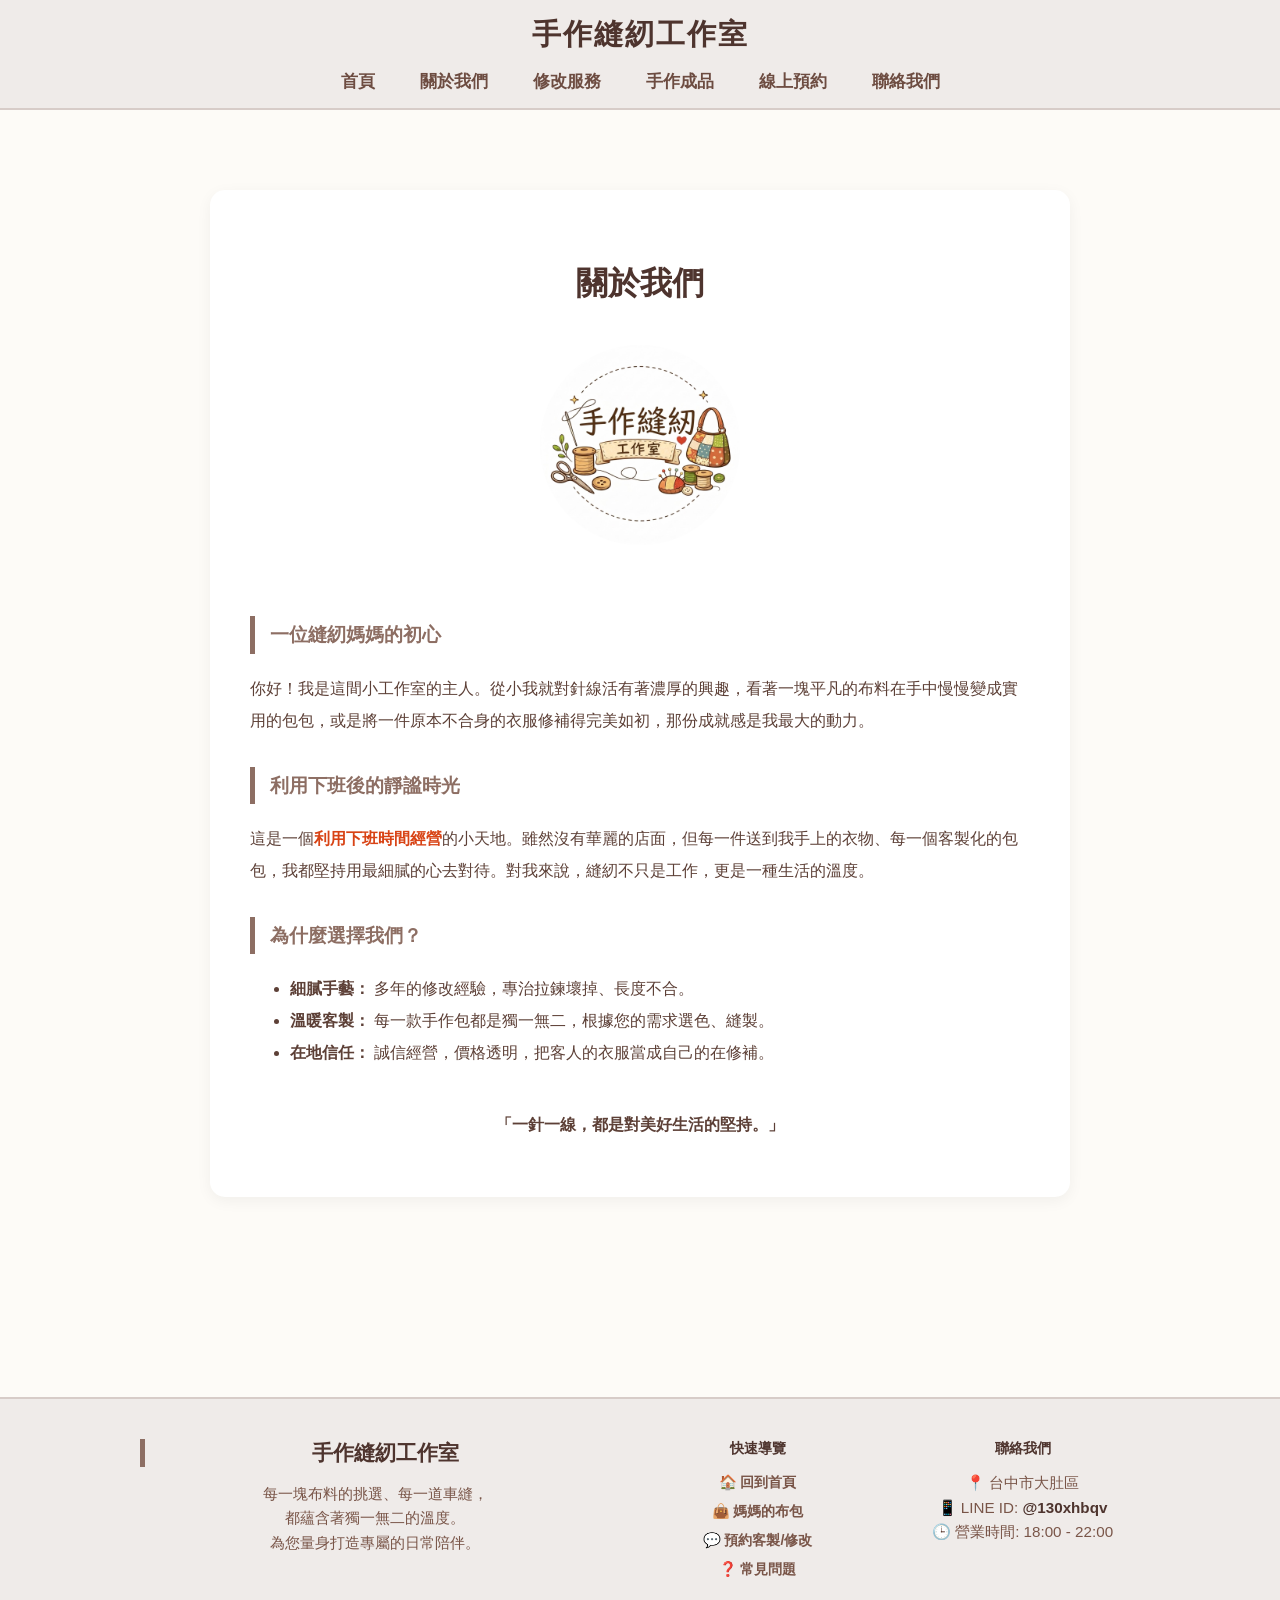
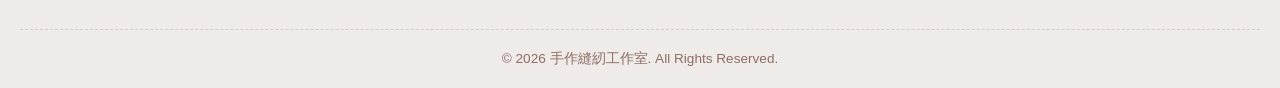
==== about.html @ 52d9d6b7 "Add files via upload" ====
<!DOCTYPE html>
<html lang="zh-Hant">
<head>
<meta charset="UTF-8" />
<meta name="viewport" content="width=device-width, initial-scale=1.0"/>
<title>關於我們 | 手作縫紉工作室</title>

<link rel="stylesheet" href="style.css">

<style>
  /* 針對關於頁面的特別樣式 */
  .about-container {
    max-width: 800px;
    margin: 40px auto;
    background: #fff;
    padding: 40px;
    border-radius: 15px;
    box-shadow: 0 4px 15px rgba(0,0,0,0.05);
    line-height: 2;
    text-align: left; /* 故事文字建議靠左，比較好閱讀 */
  }

  .about-image {
    width: 100%;
    height: 300px;
    object-fit: cover;
    border-radius: 10px;
    margin-bottom: 30px;
    background-color: #EFEBE9;
  }

  h1 {
    color: #4E342E;
    text-align: center;
    margin-bottom: 30px;
  }

  h3 {
    color: #8D6E63;
    border-left: 5px solid #8D6E63;
    padding-left: 15px;
    margin-top: 30px;
  }

  .highlight {
    color: #D84315;
    font-weight: bold;
  }
</style>
</head>
<body>

<div id="navbar-placeholder"></div>

<main>
  <div class="about-container">
    <h1>關於我們</h1>
    
    <div style="text-align:center;">
        <img src="baghead.jpg" alt="工作室故事" class="about-image" style="width:200px; height:200px; border-radius:50%;">
    </div>

    <h3>一位縫紉媽媽的初心</h3>
    <p>
      你好！我是這間小工作室的主人。從小我就對針線活有著濃厚的興趣，看著一塊平凡的布料在手中慢慢變成實用的包包，或是將一件原本不合身的衣服修補得完美如初，那份成就感是我最大的動力。
    </p>

    <h3>利用下班後的靜謐時光</h3>
    <p>
      這是一個<span class="highlight">利用下班時間經營</span>的小天地。雖然沒有華麗的店面，但每一件送到我手上的衣物、每一個客製化的包包，我都堅持用最細膩的心去對待。對我來說，縫紉不只是工作，更是一種生活的溫度。
    </p>

    <h3>為什麼選擇我們？</h3>
    <ul>
      <li><strong>細膩手藝：</strong> 多年的修改經驗，專治拉鍊壞掉、長度不合。</li>
      <li><strong>溫暖客製：</strong> 每一款手作包都是獨一無二，根據您的需求選色、縫製。</li>
      <li><strong>在地信任：</strong> 誠信經營，價格透明，把客人的衣服當成自己的在修補。</li>
    </ul>

    <p style="text-align:center; margin-top:40px;">
      <strong>「一針一線，都是對美好生活的堅持。」</strong>
    </p>
  </div>
</main>

<div id="footer-placeholder"></div>

<script src="navbar.js"></script>
<script src="footer.js"></script>

</body>
</html>
---- style.css ----
/* style.css - 修正頁尾切除問題 */

html, body {
    height: 100%; /* 重要：讓網頁高度滿版 */
    margin: 0;
    padding: 0;
  }
  
  body { 
    font-family: "微軟正黑體", sans-serif; 
    background: #FDFBF7; 
    color: #5D4037; 
    display: flex;
    flex-direction: column; /* 讓內容由上而下排列 */
    min-height: 100vh;
  }
  
  /* 核心修正：讓 main 自動撐開剩餘空間 */
  main {
    flex: 1 0 auto; /* 👈 這行會把頁尾推到最下面 */
    max-width: 900px;
    margin: 0 auto;
    padding: 40px 20px 100px 20px; /* 底部留 100px 給 LINE 懸浮按鈕 */
    text-align: center;
    width: 100%;
    box-sizing: border-box;
  }
  
  /* 導航列樣式 */
  header { 
    background: #EFEBE9; 
    padding: 20px; 
    text-align: center;
    box-shadow: 0 2px 5px rgba(0,0,0,0.05);
    flex-shrink: 0; /* 防止導覽列被擠壓 */
  }
  
  header h2 { margin: 0; color: #4E342E; font-size: 1.5rem; }
  
  nav ul { 
    list-style: none; display: flex; gap: 15px; 
    padding: 15px 0 0; margin: 0; justify-content: center;
  }
  
  nav a { 
    text-decoration: none; color: #795548; font-weight: bold; 
    padding: 8px 15px; border-radius: 20px; transition: 0.3s;
  }
  
  nav a:hover, nav a.active { background: #8D6E63; color: #fff !important; }
  
  /* 頁尾樣式 - 確保咖啡色區塊完整 */
  footer { 
    flex-shrink: 0; /* 👈 防止頁尾縮小 */
    background: #EFEBE9; 
    padding: 40px 20px; 
    text-align: center; 
    font-size: 0.9rem;
    color: #6D4C41;
    width: 100%;
    box-sizing: border-box;
    border-top: 1px solid #D7CCC8;
  }
  
  footer a { color: #8D6E63; text-decoration: none; font-weight: bold; }
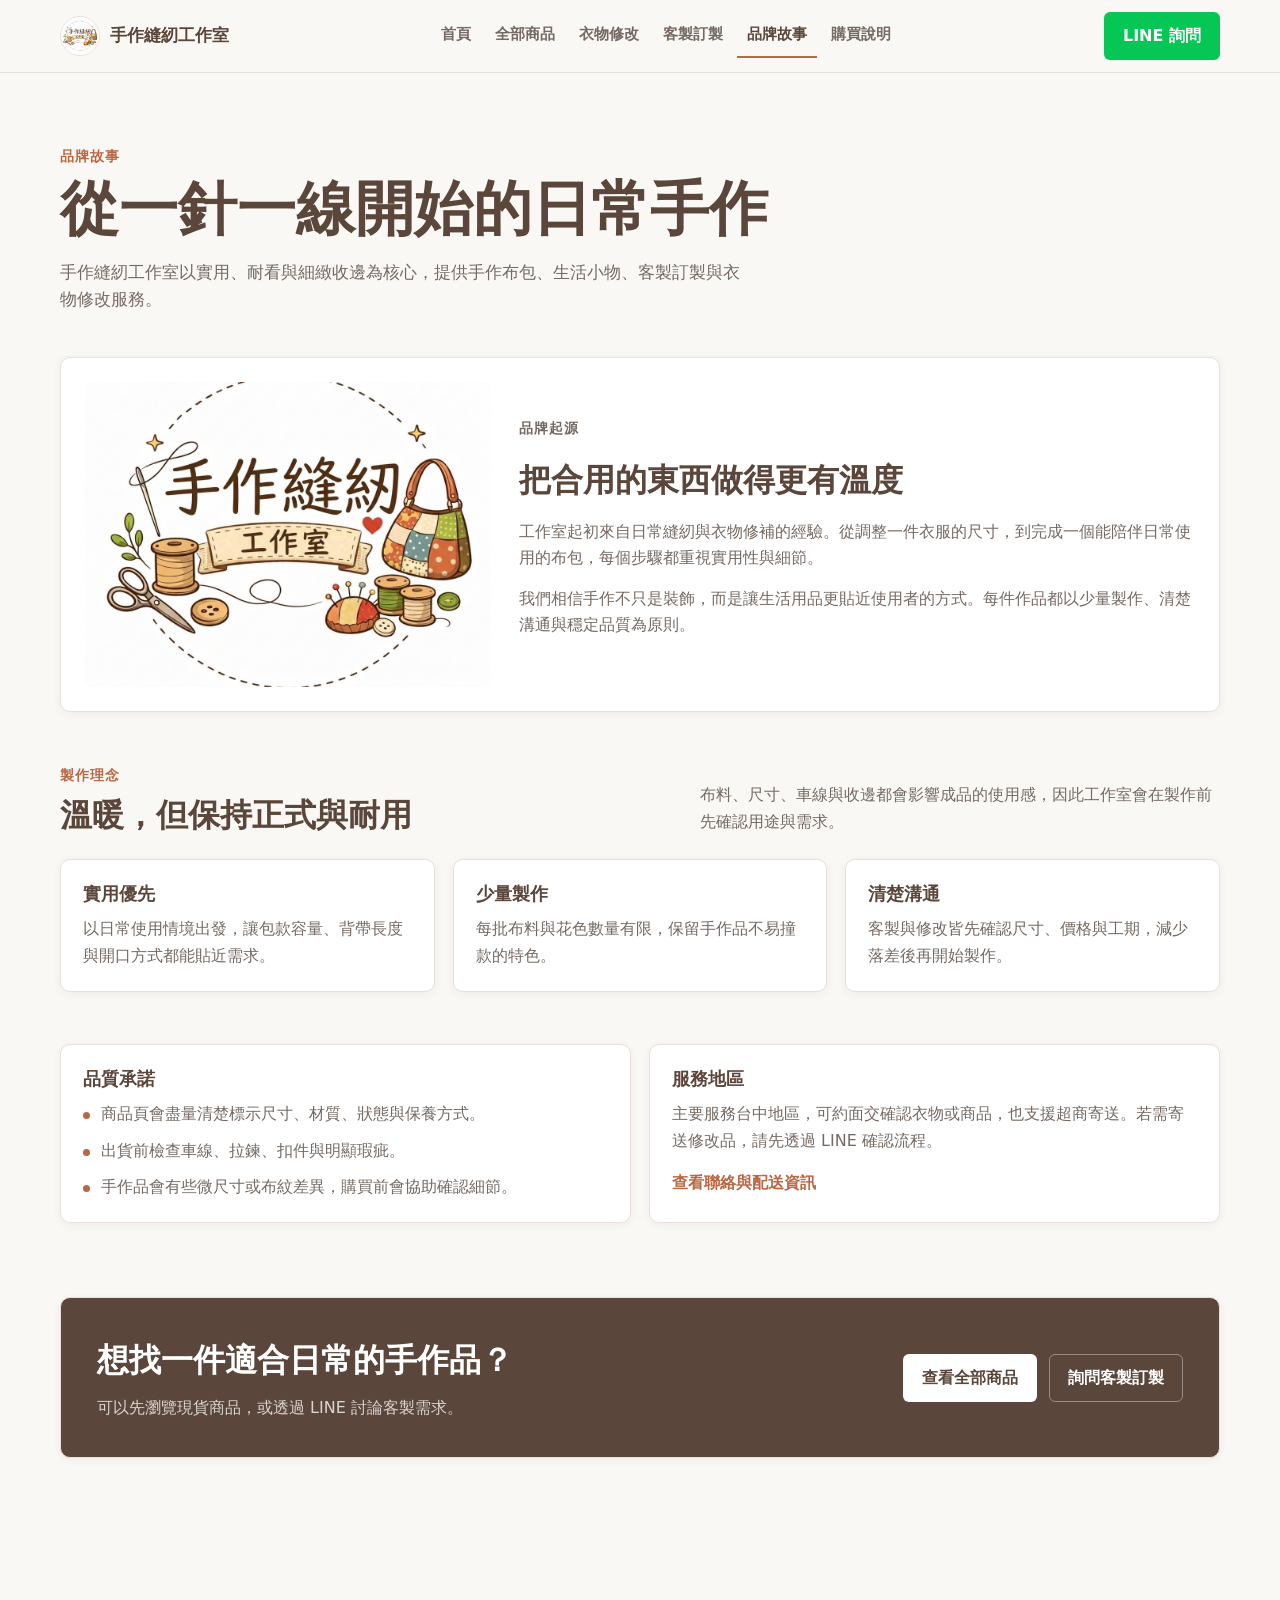
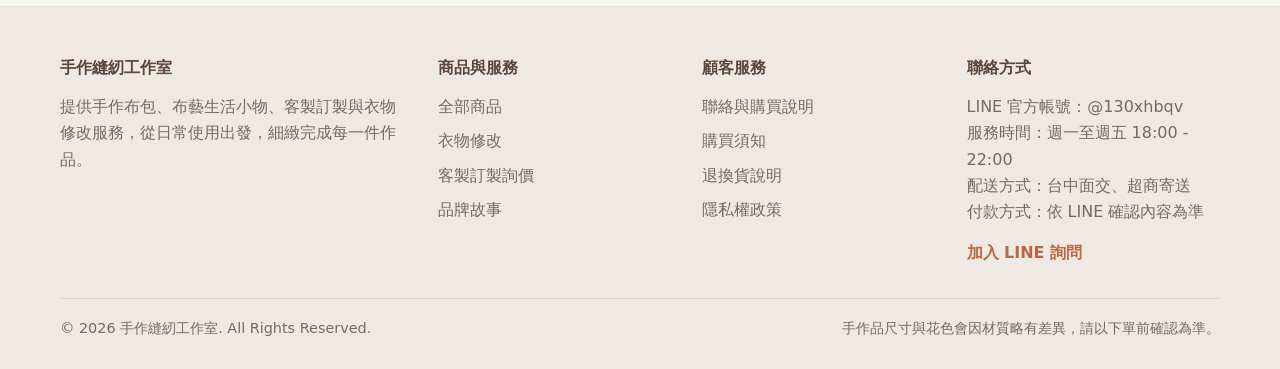
==== commit 3c89e6d4: "Update customer storefront" ====
--- a/about.html
+++ b/about.html
@@ -1,92 +1,102 @@
 <!DOCTYPE html>
 <html lang="zh-Hant">
 <head>
-<meta charset="UTF-8" />
-<meta name="viewport" content="width=device-width, initial-scale=1.0"/>
-<title>關於我們 | 手作縫紉工作室</title>
-
+<meta charset="UTF-8">
+<meta name="viewport" content="width=device-width, initial-scale=1.0">
+<meta http-equiv="Content-Security-Policy" content="default-src 'self'; script-src 'self' https://www.gstatic.com; style-src 'self'; img-src 'self' data: blob:; connect-src 'self' https://*.googleapis.com https://*.firebaseio.com https://*.firebaseapp.com; frame-src https://*.firebaseapp.com; object-src 'none'; base-uri 'self'; form-action 'self'; upgrade-insecure-requests">
+<meta name="referrer" content="strict-origin-when-cross-origin">
+<title>品牌故事 | 手作縫紉工作室</title>
+<meta name="description" content="了解手作縫紉工作室的品牌起源、製作理念、手作特色、台中服務地區與品質承諾。">
+<meta property="og:title" content="品牌故事 | 手作縫紉工作室">
+<meta property="og:description" content="從生活需求出發的在地手作工作室，專注布包、小物、客製訂製與衣物修改。">
+<meta property="og:image" content="baghead.jpg">
+<link rel="canonical" href="https://example.com/about.html">
+<link rel="icon" href="baghead.jpg">
 <link rel="stylesheet" href="style.css">
-
-<style>
-  /* 針對關於頁面的特別樣式 */
-  .about-container {
-    max-width: 800px;
-    margin: 40px auto;
-    background: #fff;
-    padding: 40px;
-    border-radius: 15px;
-    box-shadow: 0 4px 15px rgba(0,0,0,0.05);
-    line-height: 2;
-    text-align: left; /* 故事文字建議靠左，比較好閱讀 */
-  }
-
-  .about-image {
-    width: 100%;
-    height: 300px;
-    object-fit: cover;
-    border-radius: 10px;
-    margin-bottom: 30px;
-    background-color: #EFEBE9;
-  }
-
-  h1 {
-    color: #4E342E;
-    text-align: center;
-    margin-bottom: 30px;
-  }
-
-  h3 {
-    color: #8D6E63;
-    border-left: 5px solid #8D6E63;
-    padding-left: 15px;
-    margin-top: 30px;
-  }
-
-  .highlight {
-    color: #D84315;
-    font-weight: bold;
-  }
-</style>
 </head>
 <body>
-
 <div id="navbar-placeholder"></div>
 
-<main>
-  <div class="about-container">
-    <h1>關於我們</h1>
-    
-    <div style="text-align:center;">
-        <img src="baghead.jpg" alt="工作室故事" class="about-image" style="width:200px; height:200px; border-radius:50%;">
+<main class="content-page">
+  <section class="site-shell page-hero content-hero" aria-labelledby="aboutTitle">
+    <p class="section-kicker">品牌故事</p>
+    <h1 id="aboutTitle">從一針一線開始的日常手作</h1>
+    <p>手作縫紉工作室以實用、耐看與細緻收邊為核心，提供手作布包、生活小物、客製訂製與衣物修改服務。</p>
+  </section>
+
+  <section class="site-shell content-section" aria-labelledby="originTitle">
+    <div class="story-panel content-story">
+      <img src="baghead.jpg" alt="手作縫紉工作室品牌標誌與手作布藝形象" loading="lazy">
+      <div>
+        <p class="section-kicker">品牌起源</p>
+        <h2 id="originTitle">把合用的東西做得更有溫度</h2>
+        <p>工作室起初來自日常縫紉與衣物修補的經驗。從調整一件衣服的尺寸，到完成一個能陪伴日常使用的布包，每個步驟都重視實用性與細節。</p>
+        <p>我們相信手作不只是裝飾，而是讓生活用品更貼近使用者的方式。每件作品都以少量製作、清楚溝通與穩定品質為原則。</p>
+      </div>
+    </div>
+  </section>
+
+  <section class="site-shell content-section" aria-labelledby="philosophyTitle">
+    <div class="section-heading">
+      <div>
+        <p class="section-kicker">製作理念</p>
+        <h2 id="philosophyTitle">溫暖，但保持正式與耐用</h2>
+      </div>
+      <p>布料、尺寸、車線與收邊都會影響成品的使用感，因此工作室會在製作前先確認用途與需求。</p>
     </div>
 
-    <h3>一位縫紉媽媽的初心</h3>
-    <p>
-      你好！我是這間小工作室的主人。從小我就對針線活有著濃厚的興趣，看著一塊平凡的布料在手中慢慢變成實用的包包，或是將一件原本不合身的衣服修補得完美如初，那份成就感是我最大的動力。
-    </p>
+    <div class="content-grid content-grid--three">
+      <article class="info-card">
+        <h3>實用優先</h3>
+        <p>以日常使用情境出發，讓包款容量、背帶長度與開口方式都能貼近需求。</p>
+      </article>
+      <article class="info-card">
+        <h3>少量製作</h3>
+        <p>每批布料與花色數量有限，保留手作品不易撞款的特色。</p>
+      </article>
+      <article class="info-card">
+        <h3>清楚溝通</h3>
+        <p>客製與修改皆先確認尺寸、價格與工期，減少落差後再開始製作。</p>
+      </article>
+    </div>
+  </section>
 
-    <h3>利用下班後的靜謐時光</h3>
-    <p>
-      這是一個<span class="highlight">利用下班時間經營</span>的小天地。雖然沒有華麗的店面，但每一件送到我手上的衣物、每一個客製化的包包，我都堅持用最細膩的心去對待。對我來說，縫紉不只是工作，更是一種生活的溫度。
-    </p>
+  <section class="site-shell content-section" aria-labelledby="promiseTitle">
+    <div class="content-grid content-grid--two">
+      <article class="info-card">
+        <h2 id="promiseTitle">品質承諾</h2>
+        <ul class="check-list">
+          <li>商品頁會盡量清楚標示尺寸、材質、狀態與保養方式。</li>
+          <li>出貨前檢查車線、拉鍊、扣件與明顯瑕疵。</li>
+          <li>手作品會有些微尺寸或布紋差異，購買前會協助確認細節。</li>
+        </ul>
+      </article>
+      <article class="info-card">
+        <h2>服務地區</h2>
+        <p>主要服務台中地區，可約面交確認衣物或商品，也支援超商寄送。若需寄送修改品，請先透過 LINE 確認流程。</p>
+        <a class="text-link" href="contact.html">查看聯絡與配送資訊</a>
+      </article>
+    </div>
+  </section>
 
-    <h3>為什麼選擇我們？</h3>
-    <ul>
-      <li><strong>細膩手藝：</strong> 多年的修改經驗，專治拉鍊壞掉、長度不合。</li>
-      <li><strong>溫暖客製：</strong> 每一款手作包都是獨一無二，根據您的需求選色、縫製。</li>
-      <li><strong>在地信任：</strong> 誠信經營，價格透明，把客人的衣服當成自己的在修補。</li>
-    </ul>
-
-    <p style="text-align:center; margin-top:40px;">
-      <strong>「一針一線，都是對美好生活的堅持。」</strong>
-    </p>
-  </div>
+  <section class="site-shell home-section" aria-labelledby="aboutCtaTitle">
+    <div class="cta-panel">
+      <div>
+        <h2 id="aboutCtaTitle">想找一件適合日常的手作品？</h2>
+        <p>可以先瀏覽現貨商品，或透過 LINE 討論客製需求。</p>
+      </div>
+      <div class="cta-actions">
+        <a class="btn btn--primary" href="products.html">查看全部商品</a>
+        <a class="btn btn--secondary" href="booking.html">詢問客製訂製</a>
+      </div>
+    </div>
+  </section>
 </main>
 
 <div id="footer-placeholder"></div>
 
+<script src="site-config.js"></script>
 <script src="navbar.js"></script>
 <script src="footer.js"></script>
-
 </body>
-</html>+</html>
--- a/style.css
+++ b/style.css
@@ -1,65 +1,1812 @@
-/* style.css - 修正頁尾切除問題 */
-
-html, body {
-    height: 100%; /* 重要：讓網頁高度滿版 */
-    margin: 0;
+:root {
+  --color-background: #FAF8F5;
+  --color-surface: #FFFFFF;
+  --color-primary: #5A463A;
+  --color-primary-hover: #3F3028;
+  --color-secondary: #A98D78;
+  --color-accent: #B96845;
+  --color-text: #2F2925;
+  --color-text-muted: #756A63;
+  --color-border: #E8E1DB;
+  --color-success: #397451;
+  --color-danger: #B5453C;
+  --shadow-sm: 0 2px 8px rgba(47, 41, 37, 0.06);
+  --shadow-md: 0 8px 24px rgba(47, 41, 37, 0.09);
+  --radius-sm: 6px;
+  --radius-md: 10px;
+  --radius-lg: 16px;
+}
+
+* {
+  box-sizing: border-box;
+}
+
+[hidden] {
+  display: none !important;
+}
+
+html {
+  min-height: 100%;
+  scroll-behavior: smooth;
+}
+
+body {
+  min-height: 100vh;
+  margin: 0;
+  background: var(--color-background);
+  color: var(--color-text);
+  display: flex;
+  flex-direction: column;
+  font-family: "Noto Sans TC", "Microsoft JhengHei", system-ui, -apple-system, BlinkMacSystemFont, "Segoe UI", sans-serif;
+  line-height: 1.65;
+}
+
+body.menu-open {
+  overflow: hidden;
+}
+
+img {
+  display: block;
+  max-width: 100%;
+}
+
+a {
+  color: inherit;
+}
+
+button,
+input,
+select,
+textarea {
+  font: inherit;
+}
+
+button {
+  cursor: pointer;
+}
+
+button:disabled,
+.btn[aria-disabled="true"] {
+  cursor: not-allowed;
+  opacity: 0.62;
+}
+
+:focus-visible {
+  outline: 3px solid rgba(185, 104, 69, 0.35);
+  outline-offset: 3px;
+}
+
+main {
+  flex: 1 0 auto;
+  width: 100%;
+}
+
+.site-shell {
+  width: min(100% - 32px, 1160px);
+  margin-inline: auto;
+}
+
+.sr-only {
+  position: absolute;
+  width: 1px;
+  height: 1px;
+  padding: 0;
+  margin: -1px;
+  overflow: hidden;
+  clip: rect(0, 0, 0, 0);
+  white-space: nowrap;
+  border: 0;
+}
+
+.btn {
+  display: inline-flex;
+  align-items: center;
+  justify-content: center;
+  min-height: 44px;
+  padding: 10px 18px;
+  border: 1px solid transparent;
+  border-radius: var(--radius-sm);
+  color: var(--color-primary);
+  background: var(--color-surface);
+  text-decoration: none;
+  font-weight: 700;
+  transition: background-color 0.2s ease, border-color 0.2s ease, color 0.2s ease, transform 0.2s ease;
+}
+
+.btn:hover {
+  transform: translateY(-1px);
+}
+
+.btn--primary {
+  background: var(--color-primary);
+  color: #fff;
+}
+
+.btn--primary:hover {
+  background: var(--color-primary-hover);
+}
+
+.btn--secondary {
+  border-color: var(--color-border);
+  background: transparent;
+}
+
+.btn--secondary:hover {
+  border-color: var(--color-secondary);
+  color: var(--color-primary-hover);
+  background: rgba(255, 255, 255, 0.6);
+}
+
+.btn--line {
+  background: #06C755;
+  color: #fff;
+}
+
+.btn--line:hover {
+  background: #05a84a;
+}
+
+.btn--danger {
+  border-color: rgba(181, 69, 60, 0.28);
+  color: var(--color-danger);
+  background: #FFF7F5;
+}
+
+.btn--danger:hover {
+  border-color: var(--color-danger);
+  background: #FFF0ED;
+}
+
+.btn--compact {
+  min-height: 36px;
+  padding: 7px 11px;
+  font-size: 0.9rem;
+}
+
+.section-kicker {
+  margin: 0 0 8px;
+  color: var(--color-accent);
+  font-size: 0.88rem;
+  font-weight: 700;
+  letter-spacing: 0.08em;
+}
+
+.section-heading {
+  display: flex;
+  align-items: end;
+  justify-content: space-between;
+  gap: 24px;
+  margin-bottom: 24px;
+}
+
+.section-heading h2 {
+  margin: 0;
+  color: var(--color-primary);
+  font-size: clamp(1.5rem, 3vw, 2rem);
+  line-height: 1.25;
+}
+
+.section-heading p:last-child {
+  max-width: 520px;
+  margin: 0;
+  color: var(--color-text-muted);
+}
+
+.site-header {
+  position: sticky;
+  top: 0;
+  z-index: 1000;
+  background: rgba(250, 248, 245, 0.94);
+  border-bottom: 1px solid var(--color-border);
+  backdrop-filter: blur(14px);
+}
+
+.nav-container {
+  min-height: 72px;
+  display: grid;
+  grid-template-columns: auto 1fr auto;
+  align-items: center;
+  gap: 24px;
+}
+
+.brand-link {
+  display: inline-flex;
+  align-items: center;
+  gap: 10px;
+  color: var(--color-primary);
+  text-decoration: none;
+  font-weight: 800;
+  white-space: nowrap;
+}
+
+.brand-mark {
+  width: 40px;
+  height: 40px;
+  border: 1px solid var(--color-border);
+  border-radius: 50%;
+  object-fit: cover;
+  background: var(--color-surface);
+}
+
+.brand-name {
+  font-size: 1.06rem;
+}
+
+.nav-menu {
+  display: flex;
+  align-items: center;
+  justify-content: center;
+  gap: 4px;
+  margin: 0;
+  padding: 0;
+  list-style: none;
+}
+
+.nav-link {
+  display: inline-flex;
+  align-items: center;
+  min-height: 40px;
+  padding: 8px 10px;
+  border-bottom: 2px solid transparent;
+  color: var(--color-text-muted);
+  text-decoration: none;
+  font-size: 0.95rem;
+  font-weight: 700;
+  white-space: nowrap;
+  transition: color 0.2s ease, border-color 0.2s ease, background-color 0.2s ease;
+}
+
+.nav-link:hover,
+.nav-link.active {
+  color: var(--color-primary);
+  border-color: var(--color-accent);
+}
+
+.nav-actions {
+  display: flex;
+  align-items: center;
+  justify-content: end;
+  gap: 10px;
+}
+
+.menu-toggle {
+  display: none;
+  width: 44px;
+  height: 44px;
+  align-items: center;
+  justify-content: center;
+  border: 1px solid var(--color-border);
+  border-radius: var(--radius-sm);
+  background: var(--color-surface);
+  color: var(--color-primary);
+}
+
+.menu-toggle span,
+.menu-toggle::before,
+.menu-toggle::after {
+  content: "";
+  display: block;
+  width: 20px;
+  height: 2px;
+  border-radius: 999px;
+  background: currentColor;
+  transition: transform 0.2s ease, opacity 0.2s ease;
+}
+
+.menu-toggle {
+  flex-direction: column;
+  gap: 5px;
+}
+
+.menu-toggle[aria-expanded="true"] span {
+  opacity: 0;
+}
+
+.menu-toggle[aria-expanded="true"]::before {
+  transform: translateY(7px) rotate(45deg);
+}
+
+.menu-toggle[aria-expanded="true"]::after {
+  transform: translateY(-7px) rotate(-45deg);
+}
+
+.site-footer {
+  flex-shrink: 0;
+  margin-top: 72px;
+  background: #F0E9E3;
+  border-top: 1px solid var(--color-border);
+  color: var(--color-text-muted);
+}
+
+.footer-container {
+  display: grid;
+  grid-template-columns: 1.35fr 0.9fr 0.9fr 1fr;
+  gap: 36px;
+  padding: 48px 0 32px;
+}
+
+.footer-brand h2,
+.footer-column h2 {
+  margin: 0 0 12px;
+  color: var(--color-primary);
+  font-size: 1rem;
+}
+
+.footer-brand p,
+.footer-column p {
+  margin: 0;
+}
+
+.footer-links {
+  display: grid;
+  gap: 8px;
+  margin: 0;
+  padding: 0;
+  list-style: none;
+}
+
+.footer-links a {
+  color: var(--color-text-muted);
+  text-decoration: none;
+}
+
+.footer-links a:hover {
+  color: var(--color-accent);
+}
+
+.footer-bottom {
+  display: flex;
+  align-items: center;
+  justify-content: space-between;
+  gap: 16px;
+  padding: 18px 0 28px;
+  border-top: 1px solid rgba(90, 70, 58, 0.12);
+  font-size: 0.9rem;
+}
+
+.footer-bottom p {
+  margin: 0;
+}
+
+.home-main {
+  padding-bottom: 32px;
+}
+
+.home-hero {
+  display: grid;
+  grid-template-columns: minmax(0, 1fr) minmax(360px, 0.82fr);
+  align-items: center;
+  gap: clamp(32px, 6vw, 72px);
+  padding: clamp(44px, 7vw, 84px) 0 56px;
+}
+
+.hero-copy h1 {
+  max-width: 640px;
+  margin: 0;
+  color: var(--color-primary);
+  font-size: clamp(2.35rem, 6vw, 4.7rem);
+  line-height: 1.08;
+  letter-spacing: 0;
+}
+
+.hero-copy p {
+  max-width: 560px;
+  margin: 18px 0 0;
+  color: var(--color-text-muted);
+  font-size: 1.08rem;
+}
+
+.hero-actions {
+  display: flex;
+  flex-wrap: wrap;
+  gap: 12px;
+  margin-top: 28px;
+}
+
+.hero-visual {
+  margin: 0;
+}
+
+.hero-visual img {
+  width: 100%;
+  aspect-ratio: 4 / 5;
+  border-radius: var(--radius-md);
+  border: 1px solid var(--color-border);
+  background: var(--color-surface);
+  object-fit: cover;
+  box-shadow: var(--shadow-md);
+}
+
+.hero-visual figcaption {
+  margin-top: 10px;
+  color: var(--color-text-muted);
+  font-size: 0.92rem;
+}
+
+.home-section {
+  padding: 48px 0;
+}
+
+.category-grid,
+.feature-grid,
+.product-preview-grid {
+  display: grid;
+  grid-template-columns: repeat(3, minmax(0, 1fr));
+  gap: 18px;
+}
+
+.category-card,
+.feature-card,
+.product-card,
+.story-panel,
+.cta-panel,
+.process-list li {
+  background: var(--color-surface);
+  border: 1px solid var(--color-border);
+  border-radius: var(--radius-md);
+  box-shadow: var(--shadow-sm);
+}
+
+.category-card {
+  overflow: hidden;
+}
+
+.category-card img {
+  width: 100%;
+  aspect-ratio: 16 / 10;
+  object-fit: cover;
+  background: #F0E9E3;
+}
+
+.category-card__body {
+  padding: 20px;
+}
+
+.category-card h3,
+.feature-card h3,
+.product-card h3 {
+  margin: 0 0 8px;
+  color: var(--color-primary);
+  font-size: 1.08rem;
+}
+
+.category-card p,
+.feature-card p,
+.product-card p {
+  margin: 0;
+  color: var(--color-text-muted);
+}
+
+.text-link {
+  display: inline-flex;
+  margin-top: 14px;
+  color: var(--color-accent);
+  font-weight: 800;
+  text-decoration: none;
+}
+
+.text-link:hover {
+  color: var(--color-primary-hover);
+}
+
+.product-preview-grid {
+  grid-template-columns: repeat(4, minmax(0, 1fr));
+}
+
+.product-card {
+  display: flex;
+  min-height: 100%;
+  overflow: hidden;
+  flex-direction: column;
+}
+
+.product-card img {
+  width: 100%;
+  aspect-ratio: 4 / 5;
+  object-fit: cover;
+  background: #F0E9E3;
+}
+
+.product-card__body {
+  display: flex;
+  flex: 1;
+  flex-direction: column;
+  gap: 10px;
+  padding: 18px;
+}
+
+.product-card__meta {
+  display: flex;
+  align-items: center;
+  justify-content: space-between;
+  gap: 10px;
+}
+
+.product-price {
+  color: var(--color-accent);
+  font-weight: 800;
+}
+
+.status-badge {
+  display: inline-flex;
+  align-items: center;
+  min-height: 26px;
+  padding: 3px 9px;
+  border: 1px solid rgba(185, 104, 69, 0.24);
+  border-radius: var(--radius-sm);
+  color: var(--color-accent);
+  background: #FFF8F3;
+  font-size: 0.82rem;
+  font-weight: 800;
+  white-space: nowrap;
+}
+
+.status-badge--sold {
+  border-color: rgba(181, 69, 60, 0.24);
+  color: var(--color-danger);
+  background: #FFF3F1;
+}
+
+.product-card .btn {
+  margin-top: auto;
+}
+
+.loading-state,
+.empty-state,
+.error-state {
+  padding: 20px;
+  border: 1px solid var(--color-border);
+  border-radius: var(--radius-md);
+  background: rgba(255, 255, 255, 0.62);
+  color: var(--color-text-muted);
+  text-align: center;
+}
+
+.error-state {
+  border-color: rgba(181, 69, 60, 0.28);
+  color: var(--color-danger);
+  background: #FFF3F1;
+}
+
+.feature-grid {
+  grid-template-columns: repeat(4, minmax(0, 1fr));
+}
+
+.feature-card {
+  padding: 20px;
+}
+
+.process-list {
+  display: grid;
+  grid-template-columns: repeat(4, minmax(0, 1fr));
+  gap: 14px;
+  margin: 0;
+  padding: 0;
+  list-style: none;
+  counter-reset: process;
+}
+
+.process-list li {
+  position: relative;
+  padding: 22px 18px 18px;
+  counter-increment: process;
+}
+
+.process-list li::before {
+  content: counter(process);
+  display: inline-flex;
+  width: 28px;
+  height: 28px;
+  align-items: center;
+  justify-content: center;
+  margin-bottom: 14px;
+  border-radius: 50%;
+  background: var(--color-primary);
+  color: #fff;
+  font-size: 0.92rem;
+  font-weight: 800;
+}
+
+.process-list h3 {
+  margin: 0 0 6px;
+  color: var(--color-primary);
+  font-size: 1rem;
+}
+
+.process-list p {
+  margin: 0;
+  color: var(--color-text-muted);
+}
+
+.story-panel {
+  display: grid;
+  grid-template-columns: minmax(240px, 0.6fr) 1fr;
+  gap: 28px;
+  align-items: center;
+  padding: 24px;
+}
+
+.story-panel img {
+  width: 100%;
+  aspect-ratio: 4 / 3;
+  border-radius: var(--radius-sm);
+  object-fit: cover;
+  background: #F0E9E3;
+}
+
+.story-panel h2 {
+  margin: 0 0 12px;
+  color: var(--color-primary);
+  font-size: clamp(1.5rem, 3vw, 2rem);
+}
+
+.story-panel p {
+  margin: 0 0 14px;
+  color: var(--color-text-muted);
+}
+
+.cta-panel {
+  display: flex;
+  align-items: center;
+  justify-content: space-between;
+  gap: 24px;
+  padding: clamp(24px, 4vw, 36px);
+  background: var(--color-primary);
+  color: #fff;
+}
+
+.cta-panel h2 {
+  margin: 0 0 8px;
+  font-size: clamp(1.4rem, 3vw, 2rem);
+}
+
+.cta-panel p {
+  margin: 0;
+  color: rgba(255, 255, 255, 0.78);
+}
+
+.cta-actions {
+  display: flex;
+  flex-wrap: wrap;
+  justify-content: flex-end;
+  gap: 12px;
+}
+
+.cta-panel .btn--secondary {
+  border-color: rgba(255, 255, 255, 0.38);
+  color: #fff;
+}
+
+.fab {
+  position: fixed;
+  right: 20px;
+  bottom: 20px;
+  z-index: 900;
+  box-shadow: var(--shadow-md);
+}
+
+.page-hero {
+  padding: clamp(40px, 7vw, 72px) 0 28px;
+}
+
+.page-hero h1 {
+  max-width: 760px;
+  margin: 0;
+  color: var(--color-primary);
+  font-size: clamp(2.1rem, 5vw, 3.7rem);
+  line-height: 1.12;
+  letter-spacing: 0;
+}
+
+.page-hero p:last-child {
+  max-width: 680px;
+  margin: 16px 0 0;
+  color: var(--color-text-muted);
+  font-size: 1.04rem;
+}
+
+.content-page {
+  padding-bottom: 28px;
+}
+
+.content-hero {
+  padding-bottom: 18px;
+}
+
+.page-actions {
+  display: flex;
+  flex-wrap: wrap;
+  gap: 12px;
+  margin-top: 26px;
+}
+
+.content-section {
+  padding: 26px 0;
+}
+
+.content-grid {
+  display: grid;
+  gap: 18px;
+}
+
+.content-grid--two {
+  grid-template-columns: repeat(2, minmax(0, 1fr));
+}
+
+.content-grid--three {
+  grid-template-columns: repeat(3, minmax(0, 1fr));
+}
+
+.content-grid--four {
+  grid-template-columns: repeat(4, minmax(0, 1fr));
+}
+
+.info-card {
+  padding: 22px;
+  border: 1px solid var(--color-border);
+  border-radius: var(--radius-md);
+  background: var(--color-surface);
+  box-shadow: var(--shadow-sm);
+}
+
+.info-card h2,
+.info-card h3 {
+  margin: 0 0 10px;
+  color: var(--color-primary);
+  font-size: 1.12rem;
+  line-height: 1.35;
+}
+
+.info-card p,
+.info-card ul {
+  margin: 0;
+  color: var(--color-text-muted);
+}
+
+.info-card .text-link {
+  margin-top: 16px;
+}
+
+.content-story {
+  margin-top: 0;
+}
+
+.price-table-wrap {
+  overflow-x: auto;
+  border: 1px solid var(--color-border);
+  border-radius: var(--radius-md);
+  background: var(--color-surface);
+  box-shadow: var(--shadow-sm);
+}
+
+.price-table {
+  width: 100%;
+  min-width: 760px;
+  border-collapse: collapse;
+}
+
+.price-table caption {
+  padding: 16px 18px 0;
+  color: var(--color-text-muted);
+  text-align: left;
+  font-weight: 700;
+}
+
+.price-table th,
+.price-table td {
+  padding: 15px 18px;
+  border-bottom: 1px solid var(--color-border);
+  text-align: left;
+  vertical-align: top;
+}
+
+.price-table th {
+  color: var(--color-primary);
+  background: #F6EFE8;
+  font-size: 0.92rem;
+}
+
+.price-table td {
+  color: var(--color-text-muted);
+}
+
+.price-table tbody tr:last-child td {
+  border-bottom: 0;
+}
+
+.notice-panel {
+  padding: clamp(22px, 4vw, 30px);
+  border: 1px solid rgba(185, 104, 69, 0.24);
+  border-left: 5px solid var(--color-accent);
+  border-radius: var(--radius-md);
+  background: #FFF9F4;
+  box-shadow: var(--shadow-sm);
+}
+
+.notice-panel h2 {
+  margin: 0 0 12px;
+  color: var(--color-primary);
+  font-size: 1.25rem;
+}
+
+.check-list {
+  display: grid;
+  gap: 10px;
+  margin: 0;
+  padding: 0;
+  list-style: none;
+}
+
+.check-list li {
+  position: relative;
+  padding-left: 18px;
+  color: var(--color-text-muted);
+}
+
+.check-list li::before {
+  content: "";
+  position: absolute;
+  top: 0.7em;
+  left: 0;
+  width: 7px;
+  height: 7px;
+  border-radius: 50%;
+  background: var(--color-accent);
+}
+
+.process-list--five {
+  grid-template-columns: repeat(5, minmax(0, 1fr));
+}
+
+.faq-list {
+  display: grid;
+  gap: 12px;
+}
+
+.faq-list details {
+  border: 1px solid var(--color-border);
+  border-radius: var(--radius-md);
+  background: var(--color-surface);
+  box-shadow: var(--shadow-sm);
+  overflow: hidden;
+}
+
+.faq-list summary {
+  position: relative;
+  min-height: 54px;
+  padding: 15px 48px 15px 18px;
+  color: var(--color-primary);
+  cursor: pointer;
+  font-weight: 800;
+  list-style: none;
+}
+
+.faq-list summary::-webkit-details-marker {
+  display: none;
+}
+
+.faq-list summary::after {
+  content: "+";
+  position: absolute;
+  top: 50%;
+  right: 18px;
+  transform: translateY(-50%);
+  color: var(--color-accent);
+  font-size: 1.3rem;
+  line-height: 1;
+}
+
+.faq-list details[open] summary::after {
+  content: "-";
+}
+
+.faq-answer {
+  padding: 0 18px 18px;
+  color: var(--color-text-muted);
+}
+
+.faq-answer p {
+  margin: 0;
+}
+
+.policy-content {
+  display: grid;
+  gap: 18px;
+  max-width: 880px;
+}
+
+.policy-block {
+  padding: 24px;
+  border: 1px solid var(--color-border);
+  border-radius: var(--radius-md);
+  background: var(--color-surface);
+  box-shadow: var(--shadow-sm);
+}
+
+.policy-block h2 {
+  margin: 0 0 10px;
+  color: var(--color-primary);
+  font-size: 1.18rem;
+}
+
+.policy-block p {
+  margin: 0;
+  color: var(--color-text-muted);
+}
+
+.policy-block p + p {
+  margin-top: 10px;
+}
+
+.policy-date {
+  font-weight: 800;
+}
+
+.not-found-page {
+  display: grid;
+  align-items: center;
+  min-height: 58vh;
+}
+
+.cta-panel .btn--primary {
+  background: #fff;
+  color: var(--color-primary);
+}
+
+.cta-panel .btn--primary:hover {
+  background: #F6EFE8;
+}
+
+.catalog-section {
+  padding: 20px 0 44px;
+}
+
+.catalog-toolbar {
+  display: grid;
+  grid-template-columns: minmax(260px, 1.3fr) repeat(3, minmax(160px, 0.65fr)) auto;
+  gap: 14px;
+  align-items: end;
+  padding: 18px;
+  border: 1px solid var(--color-border);
+  border-radius: var(--radius-md);
+  background: var(--color-surface);
+  box-shadow: var(--shadow-sm);
+}
+
+.field-group {
+  display: grid;
+  gap: 7px;
+}
+
+.field-group span {
+  color: var(--color-primary);
+  font-size: 0.9rem;
+  font-weight: 800;
+}
+
+.field-group input,
+.field-group select {
+  width: 100%;
+  min-height: 44px;
+  border: 1px solid var(--color-border);
+  border-radius: var(--radius-sm);
+  padding: 9px 12px;
+  background: #fff;
+  color: var(--color-text);
+}
+
+.field-group input:hover,
+.field-group select:hover {
+  border-color: var(--color-secondary);
+}
+
+.field-group input:disabled,
+.field-group select:disabled {
+  background: #F0E9E3;
+  color: var(--color-text-muted);
+}
+
+.catalog-toolbar__clear {
+  white-space: nowrap;
+}
+
+.catalog-summary {
+  display: flex;
+  justify-content: space-between;
+  margin: 18px 0;
+  color: var(--color-text-muted);
+  font-size: 0.96rem;
+}
+
+.catalog-summary p {
+  margin: 0;
+}
+
+.catalog-grid {
+  display: grid;
+  grid-template-columns: repeat(3, minmax(0, 1fr));
+  gap: 20px;
+}
+
+.catalog-card__media {
+  display: block;
+  background: #F0E9E3;
+  text-decoration: none;
+}
+
+.catalog-card__media img {
+  width: 100%;
+  aspect-ratio: 4 / 5;
+  object-fit: cover;
+  transition: filter 0.2s ease, transform 0.2s ease;
+}
+
+.catalog-card:hover .catalog-card__media img {
+  transform: scale(1.015);
+}
+
+.catalog-card__category {
+  color: var(--color-text-muted);
+  font-size: 0.85rem;
+  font-weight: 700;
+}
+
+.catalog-card__description {
+  min-height: 3.2em;
+}
+
+.product-card--sold-out .catalog-card__media img {
+  filter: brightness(0.72) saturate(0.65);
+}
+
+.status-badge--order {
+  border-color: rgba(57, 116, 81, 0.24);
+  color: var(--color-success);
+  background: #F2FBF5;
+}
+
+.detail-page {
+  padding: clamp(36px, 6vw, 72px) 0 20px;
+}
+
+.detail-loading,
+.detail-error {
+  padding: 28px;
+  border: 1px solid var(--color-border);
+  border-radius: var(--radius-md);
+  background: var(--color-surface);
+  color: var(--color-text-muted);
+  text-align: center;
+  box-shadow: var(--shadow-sm);
+}
+
+.detail-error h1,
+.detail-error h2 {
+  margin: 0 0 10px;
+  color: var(--color-primary);
+  font-size: clamp(1.6rem, 4vw, 2.4rem);
+}
+
+.detail-error p {
+  margin: 0 0 18px;
+}
+
+.product-detail {
+  display: grid;
+  grid-template-columns: minmax(320px, 0.85fr) minmax(0, 1fr);
+  gap: 28px;
+  align-items: start;
+}
+
+.detail-media {
+  position: sticky;
+  top: 100px;
+}
+
+.detail-media img {
+  width: 100%;
+  aspect-ratio: 4 / 5;
+  border: 1px solid var(--color-border);
+  border-radius: var(--radius-md);
+  background: #F0E9E3;
+  object-fit: cover;
+  box-shadow: var(--shadow-md);
+}
+
+.detail-info {
+  padding: 28px;
+  border: 1px solid var(--color-border);
+  border-radius: var(--radius-md);
+  background: var(--color-surface);
+  box-shadow: var(--shadow-sm);
+}
+
+.detail-info h1 {
+  margin: 0 0 14px;
+  color: var(--color-primary);
+  font-size: clamp(2rem, 4vw, 3.2rem);
+  line-height: 1.15;
+  letter-spacing: 0;
+}
+
+.detail-meta-row {
+  display: flex;
+  flex-wrap: wrap;
+  gap: 10px 16px;
+  align-items: center;
+  color: var(--color-text-muted);
+}
+
+.detail-price {
+  margin: 22px 0;
+  color: var(--color-accent);
+  font-size: clamp(1.5rem, 3vw, 2rem);
+  font-weight: 900;
+}
+
+.detail-specs {
+  display: grid;
+  grid-template-columns: repeat(2, minmax(0, 1fr));
+  gap: 12px;
+  margin: 0;
+}
+
+.detail-specs div {
+  padding: 14px;
+  border: 1px solid var(--color-border);
+  border-radius: var(--radius-sm);
+  background: #FFFCF8;
+}
+
+.detail-specs dt {
+  margin-bottom: 4px;
+  color: var(--color-text-muted);
+  font-size: 0.86rem;
+  font-weight: 800;
+}
+
+.detail-specs dd {
+  margin: 0;
+  color: var(--color-primary);
+  font-weight: 800;
+}
+
+.detail-actions {
+  display: flex;
+  flex-wrap: wrap;
+  gap: 12px;
+  margin-top: 24px;
+}
+
+.detail-section {
+  grid-column: 1 / -1;
+  padding: 24px;
+  border: 1px solid var(--color-border);
+  border-radius: var(--radius-md);
+  background: var(--color-surface);
+  box-shadow: var(--shadow-sm);
+}
+
+.detail-section h2 {
+  margin: 0 0 10px;
+  color: var(--color-primary);
+  font-size: 1.25rem;
+}
+
+.detail-section p {
+  margin: 0;
+  color: var(--color-text-muted);
+  white-space: pre-wrap;
+}
+
+.admin-header {
+  flex-shrink: 0;
+  border-bottom: 1px solid var(--color-border);
+  background: rgba(250, 248, 245, 0.96);
+}
+
+.admin-header__inner {
+  min-height: 72px;
+  display: flex;
+  align-items: center;
+  justify-content: space-between;
+  gap: 16px;
+}
+
+.admin-header__label {
+  color: var(--color-text-muted);
+  font-size: 0.95rem;
+  font-weight: 800;
+}
+
+.admin-page {
+  padding: clamp(32px, 6vw, 64px) 0;
+}
+
+.admin-auth {
+  display: grid;
+  justify-items: center;
+}
+
+.admin-workspace {
+  display: block;
+}
+
+.admin-topbar {
+  display: flex;
+  align-items: flex-start;
+  justify-content: space-between;
+  gap: 20px;
+  margin-bottom: 18px;
+}
+
+.admin-account {
+  display: grid;
+  justify-items: end;
+  gap: 10px;
+}
+
+.admin-account__email {
+  margin: 0;
+  color: var(--color-text-muted);
+  font-size: 0.92rem;
+  font-weight: 700;
+  overflow-wrap: anywhere;
+  text-align: right;
+}
+
+.admin-topbar h1,
+.admin-auth h1 {
+  margin: 0;
+  color: var(--color-primary);
+  font-size: clamp(1.8rem, 4vw, 2.8rem);
+  line-height: 1.15;
+  letter-spacing: 0;
+}
+
+.admin-auth p,
+.admin-card__heading p {
+  margin: 8px 0 0;
+  color: var(--color-text-muted);
+}
+
+.admin-layout {
+  display: grid;
+  grid-template-columns: minmax(0, 1.05fr) minmax(360px, 0.95fr);
+  gap: 22px;
+  align-items: start;
+}
+
+.admin-card {
+  border: 1px solid var(--color-border);
+  border-radius: var(--radius-md);
+  background: var(--color-surface);
+  box-shadow: var(--shadow-sm);
+  padding: clamp(20px, 3vw, 28px);
+}
+
+.admin-card--narrow {
+  width: min(100%, 480px);
+}
+
+.admin-card__heading {
+  display: flex;
+  justify-content: space-between;
+  gap: 16px;
+  margin-bottom: 18px;
+}
+
+.admin-card__heading h2 {
+  margin: 0;
+  color: var(--color-primary);
+  font-size: 1.28rem;
+}
+
+.admin-form {
+  display: grid;
+  gap: 18px;
+}
+
+.form-grid {
+  display: grid;
+  grid-template-columns: repeat(2, minmax(0, 1fr));
+  gap: 16px;
+}
+
+.form-field {
+  display: grid;
+  gap: 7px;
+}
+
+.form-field--wide {
+  grid-column: 1 / -1;
+}
+
+.form-field label,
+.image-upload-card label,
+.checkbox-grid legend {
+  color: var(--color-primary);
+  font-size: 0.92rem;
+  font-weight: 900;
+}
+
+.form-field input,
+.form-field select,
+.form-field textarea,
+.image-upload-card input[type="file"] {
+  width: 100%;
+  border: 1px solid var(--color-border);
+  border-radius: var(--radius-sm);
+  padding: 10px 12px;
+  background: #fff;
+  color: var(--color-text);
+}
+
+.form-field textarea {
+  resize: vertical;
+}
+
+.form-field input:disabled,
+.form-field select:disabled,
+.form-field textarea:disabled,
+.image-upload-card input[type="file"]:disabled {
+  background: #F0E9E3;
+  color: var(--color-text-muted);
+}
+
+.field-help {
+  margin: 0;
+  color: var(--color-text-muted);
+  font-size: 0.9rem;
+}
+
+.checkbox-grid {
+  display: grid;
+  grid-template-columns: repeat(3, minmax(0, 1fr));
+  gap: 10px;
+  margin: 0;
+  padding: 14px;
+  border: 1px solid var(--color-border);
+  border-radius: var(--radius-sm);
+}
+
+.checkbox-grid legend {
+  padding: 0 6px;
+}
+
+.check-field {
+  display: flex;
+  align-items: center;
+  gap: 8px;
+  color: var(--color-text-muted);
+  font-weight: 800;
+}
+
+.check-field input {
+  width: 18px;
+  height: 18px;
+  accent-color: var(--color-primary);
+}
+
+.image-upload-card {
+  display: grid;
+  gap: 12px;
+  padding: 16px;
+  border: 1px dashed var(--color-secondary);
+  border-radius: var(--radius-md);
+  background: #FFFCF8;
+}
+
+.image-upload-card__copy p {
+  margin: 4px 0 0;
+  color: var(--color-text-muted);
+}
+
+.admin-preview {
+  width: min(100%, 260px);
+  aspect-ratio: 4 / 3;
+  border: 1px solid var(--color-border);
+  border-radius: var(--radius-sm);
+  background: #F0E9E3;
+  object-fit: cover;
+}
+
+.progress-track {
+  width: 100%;
+  height: 8px;
+  overflow: hidden;
+  border-radius: 999px;
+  background: #F0E9E3;
+}
+
+.progress-track__bar {
+  width: 0;
+  height: 100%;
+  border-radius: inherit;
+  background: var(--color-success);
+  transition: width 0.2s ease;
+}
+
+.admin-actions {
+  display: flex;
+  flex-wrap: wrap;
+  gap: 12px;
+}
+
+.admin-submit {
+  min-width: 150px;
+}
+
+.form-message {
+  display: none;
+  padding: 12px 14px;
+  border: 1px solid var(--color-border);
+  border-radius: var(--radius-sm);
+  background: #FFFCF8;
+  color: var(--color-text-muted);
+}
+
+.form-message.is-visible {
+  display: block;
+}
+
+.form-message--success {
+  border-color: rgba(57, 116, 81, 0.26);
+  background: #F2FBF5;
+  color: var(--color-success);
+}
+
+.form-message--error {
+  border-color: rgba(181, 69, 60, 0.28);
+  background: #FFF3F1;
+  color: var(--color-danger);
+}
+
+.admin-list-panel {
+  position: sticky;
+  top: 94px;
+}
+
+.admin-list-tools {
+  display: grid;
+  grid-template-columns: repeat(2, minmax(0, 1fr));
+  gap: 12px;
+  align-items: end;
+  margin-bottom: 16px;
+}
+
+.admin-list-tools .field-group,
+.admin-list-tools .btn {
+  min-width: 0;
+}
+
+.admin-list-tools .btn {
+  width: 100%;
+}
+
+.admin-product-list {
+  display: grid;
+  gap: 12px;
+}
+
+.admin-product-item {
+  display: grid;
+  grid-template-columns: 72px minmax(0, 1fr);
+  gap: 14px;
+  padding: 14px;
+  border: 1px solid var(--color-border);
+  border-radius: var(--radius-md);
+  background: #FFFCF8;
+}
+
+.admin-product-item > img {
+  width: 72px;
+  height: 72px;
+  border-radius: var(--radius-sm);
+  object-fit: cover;
+  background: #F0E9E3;
+}
+
+.admin-product-item__body {
+  min-width: 0;
+}
+
+.admin-product-item__title-row {
+  display: flex;
+  align-items: flex-start;
+  justify-content: space-between;
+  gap: 10px;
+}
+
+.admin-product-item h3 {
+  margin: 0;
+  color: var(--color-primary);
+  font-size: 1rem;
+  line-height: 1.35;
+  overflow-wrap: anywhere;
+}
+
+.admin-product-item__meta {
+  display: flex;
+  flex-wrap: wrap;
+  gap: 6px 12px;
+  margin-top: 8px;
+  color: var(--color-text-muted);
+  font-size: 0.86rem;
+}
+
+.admin-product-item__actions {
+  grid-column: 1 / -1;
+  display: flex;
+  flex-wrap: wrap;
+  gap: 8px;
+}
+
+@media (max-width: 1024px) {
+  .nav-container {
+    grid-template-columns: auto auto;
+  }
+
+  .nav-menu-wrap {
+    grid-column: 1 / -1;
+    order: 3;
+  }
+
+  .nav-menu {
+    justify-content: flex-start;
+    overflow-x: auto;
+    padding-bottom: 8px;
+  }
+
+  .nav-actions {
+    grid-column: 2;
+  }
+
+  .home-hero {
+    grid-template-columns: 1fr;
+  }
+
+  .hero-visual {
+    max-width: 560px;
+  }
+
+  .product-preview-grid,
+  .catalog-grid,
+  .feature-grid,
+  .process-list,
+  .content-grid--three,
+  .content-grid--four,
+  .process-list--five {
+    grid-template-columns: repeat(2, minmax(0, 1fr));
+  }
+
+  .content-grid--two {
+    grid-template-columns: 1fr;
+  }
+
+  .catalog-toolbar {
+    grid-template-columns: repeat(2, minmax(0, 1fr));
+  }
+
+  .catalog-toolbar__clear {
+    grid-column: 1 / -1;
+  }
+
+  .product-detail {
+    grid-template-columns: 1fr;
+  }
+
+  .detail-media {
+    position: static;
+    max-width: 620px;
+  }
+
+  .admin-layout {
+    grid-template-columns: 1fr;
+  }
+
+  .admin-list-panel {
+    position: static;
+  }
+
+  .footer-container {
+    grid-template-columns: repeat(2, minmax(0, 1fr));
+  }
+}
+
+@media (max-width: 760px) {
+  body.menu-open {
+    overflow: hidden;
+  }
+
+  .site-header {
+    position: sticky;
+  }
+
+  .nav-container {
+    min-height: 64px;
+    display: flex;
+    justify-content: space-between;
+    gap: 12px;
+  }
+
+  .brand-name {
+    font-size: 1rem;
+  }
+
+  .menu-toggle {
+    display: inline-flex;
+  }
+
+  .nav-actions .btn {
+    display: none;
+  }
+
+  .nav-menu-wrap {
+    position: fixed;
+    inset: 65px 0 auto;
+    display: none;
+    padding: 12px 16px 18px;
+    border-bottom: 1px solid var(--color-border);
+    background: var(--color-background);
+    box-shadow: var(--shadow-md);
+  }
+
+  .site-header.menu-active .nav-menu-wrap {
+    display: block;
+  }
+
+  .nav-menu {
+    display: grid;
+    gap: 2px;
+    overflow: visible;
     padding: 0;
   }
-  
-  body { 
-    font-family: "微軟正黑體", sans-serif; 
-    background: #FDFBF7; 
-    color: #5D4037; 
-    display: flex;
-    flex-direction: column; /* 讓內容由上而下排列 */
-    min-height: 100vh;
-  }
-  
-  /* 核心修正：讓 main 自動撐開剩餘空間 */
-  main {
-    flex: 1 0 auto; /* 👈 這行會把頁尾推到最下面 */
-    max-width: 900px;
-    margin: 0 auto;
-    padding: 40px 20px 100px 20px; /* 底部留 100px 給 LINE 懸浮按鈕 */
-    text-align: center;
+
+  .nav-link {
     width: 100%;
-    box-sizing: border-box;
-  }
-  
-  /* 導航列樣式 */
-  header { 
-    background: #EFEBE9; 
-    padding: 20px; 
-    text-align: center;
-    box-shadow: 0 2px 5px rgba(0,0,0,0.05);
-    flex-shrink: 0; /* 防止導覽列被擠壓 */
-  }
-  
-  header h2 { margin: 0; color: #4E342E; font-size: 1.5rem; }
-  
-  nav ul { 
-    list-style: none; display: flex; gap: 15px; 
-    padding: 15px 0 0; margin: 0; justify-content: center;
-  }
-  
-  nav a { 
-    text-decoration: none; color: #795548; font-weight: bold; 
-    padding: 8px 15px; border-radius: 20px; transition: 0.3s;
-  }
-  
-  nav a:hover, nav a.active { background: #8D6E63; color: #fff !important; }
-  
-  /* 頁尾樣式 - 確保咖啡色區塊完整 */
-  footer { 
-    flex-shrink: 0; /* 👈 防止頁尾縮小 */
-    background: #EFEBE9; 
-    padding: 40px 20px; 
-    text-align: center; 
-    font-size: 0.9rem;
-    color: #6D4C41;
+    min-height: 46px;
+    padding: 10px 4px;
+    border-bottom: 1px solid var(--color-border);
+  }
+
+  .section-heading,
+  .cta-panel,
+  .footer-bottom {
+    align-items: flex-start;
+    flex-direction: column;
+  }
+
+  .category-grid,
+  .feature-grid,
+  .product-preview-grid,
+  .catalog-grid,
+  .process-list,
+  .content-grid--three,
+  .content-grid--four,
+  .process-list--five,
+  .story-panel,
+  .footer-container {
+    grid-template-columns: 1fr;
+  }
+
+  .content-section {
+    padding: 18px 0;
+  }
+
+  .page-actions {
     width: 100%;
-    box-sizing: border-box;
-    border-top: 1px solid #D7CCC8;
-  }
-  
-  footer a { color: #8D6E63; text-decoration: none; font-weight: bold; }
+    justify-content: stretch;
+  }
+
+  .page-actions .btn {
+    width: 100%;
+  }
+
+  .info-card,
+  .policy-block {
+    padding: 20px;
+  }
+
+  .catalog-toolbar,
+  .detail-specs,
+  .form-grid,
+  .checkbox-grid {
+    grid-template-columns: 1fr;
+  }
+
+  .catalog-toolbar {
+    padding: 14px;
+  }
+
+  .detail-info,
+  .detail-section {
+    padding: 20px;
+  }
+
+  .detail-actions .btn {
+    width: 100%;
+  }
+
+  .admin-topbar,
+  .admin-card__heading,
+  .admin-actions {
+    flex-direction: column;
+  }
+
+  .admin-account {
+    justify-items: stretch;
+    width: 100%;
+  }
+
+  .admin-account__email {
+    text-align: left;
+  }
+
+  .admin-topbar .btn,
+  .admin-actions .btn,
+  .admin-submit {
+    width: 100%;
+  }
+
+  .admin-product-item {
+    grid-template-columns: 58px minmax(0, 1fr);
+    padding: 12px;
+  }
+
+  .admin-product-item > img {
+    width: 58px;
+    height: 58px;
+  }
+
+  .admin-product-item__title-row {
+    flex-direction: column;
+    align-items: flex-start;
+  }
+
+  .admin-product-item__actions .btn {
+    flex: 1 1 88px;
+  }
+
+  .admin-list-tools {
+    grid-template-columns: 1fr;
+  }
+
+  .home-section {
+    padding: 36px 0;
+  }
+
+  .home-hero {
+    padding-top: 34px;
+  }
+
+  .hero-copy h1 {
+    font-size: clamp(2.1rem, 13vw, 3.2rem);
+  }
+
+  .hero-actions,
+  .cta-actions {
+    width: 100%;
+    justify-content: stretch;
+  }
+
+  .hero-actions .btn,
+  .cta-actions .btn {
+    width: 100%;
+  }
+
+  .hero-visual img {
+    aspect-ratio: 1 / 1;
+  }
+}
+
+@media (prefers-reduced-motion: reduce) {
+  *,
+  *::before,
+  *::after {
+    scroll-behavior: auto !important;
+    transition-duration: 0.01ms !important;
+    animation-duration: 0.01ms !important;
+    animation-iteration-count: 1 !important;
+  }
+}
